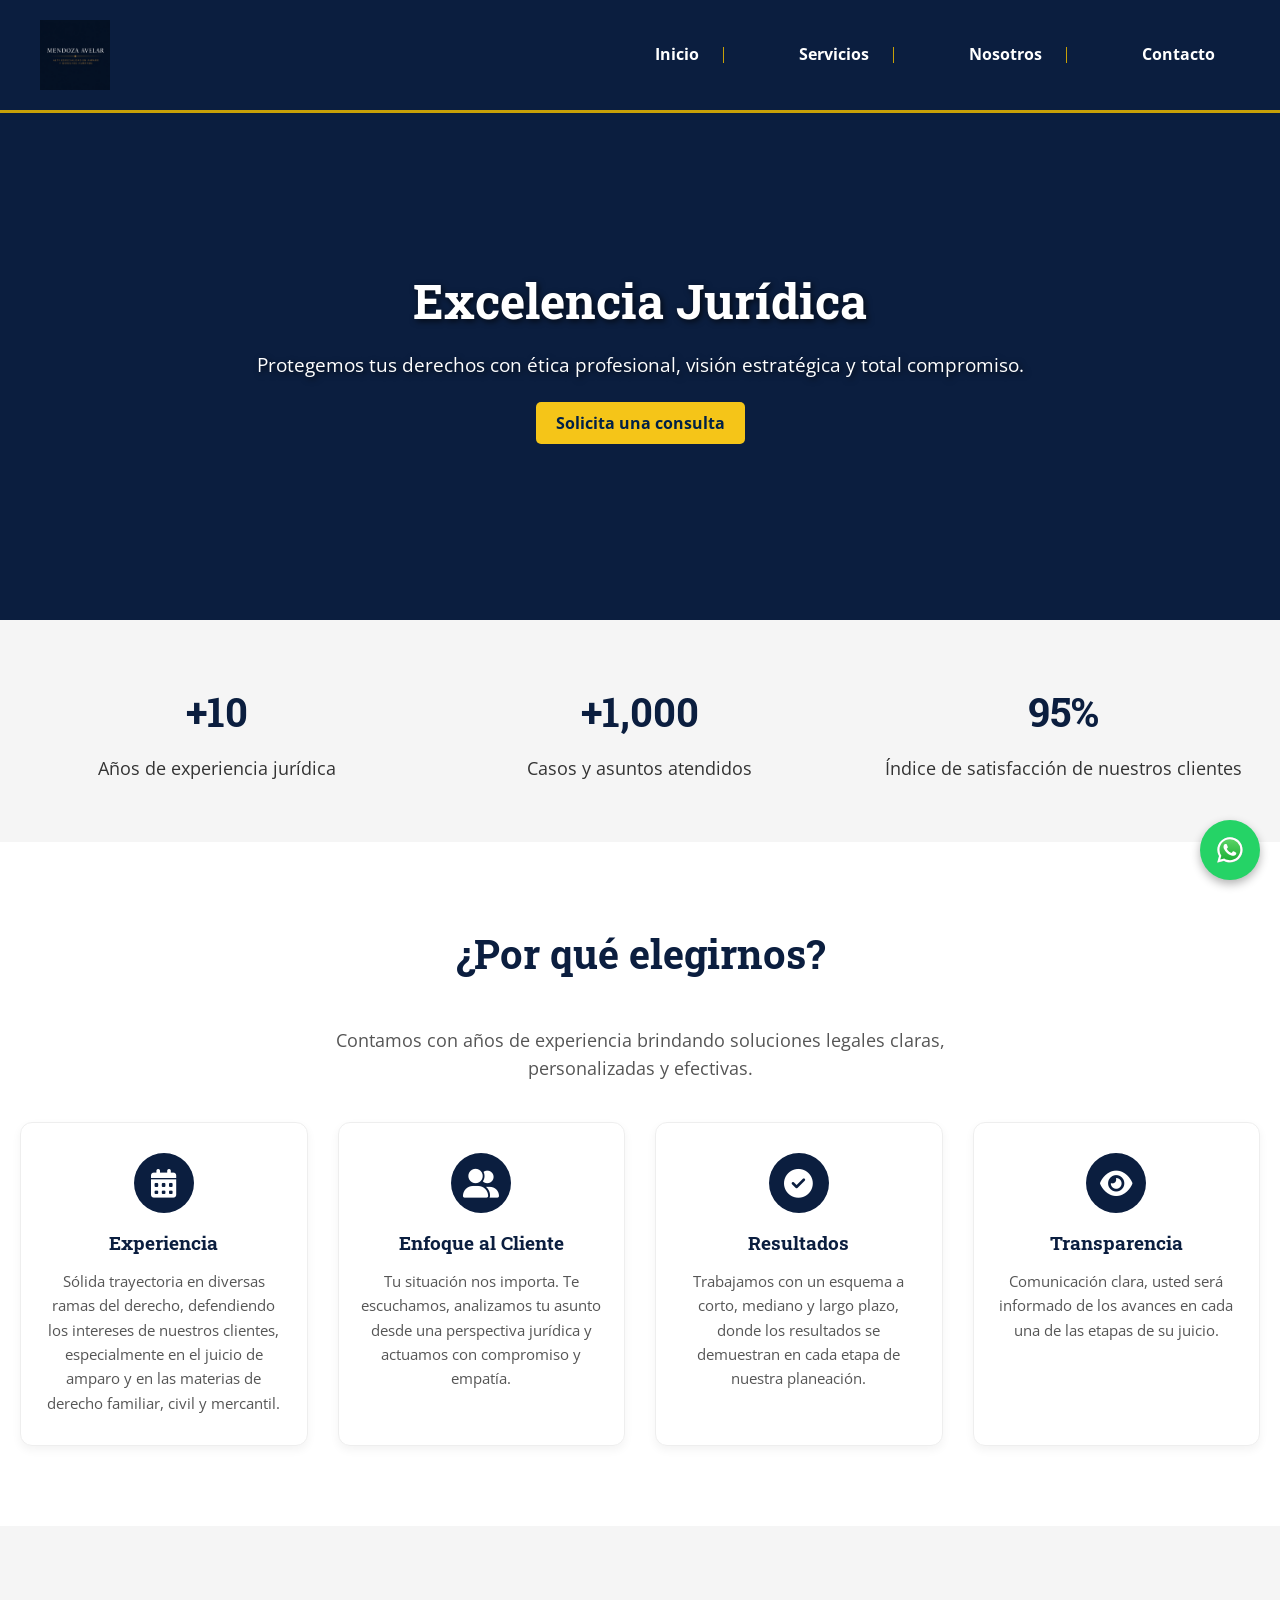
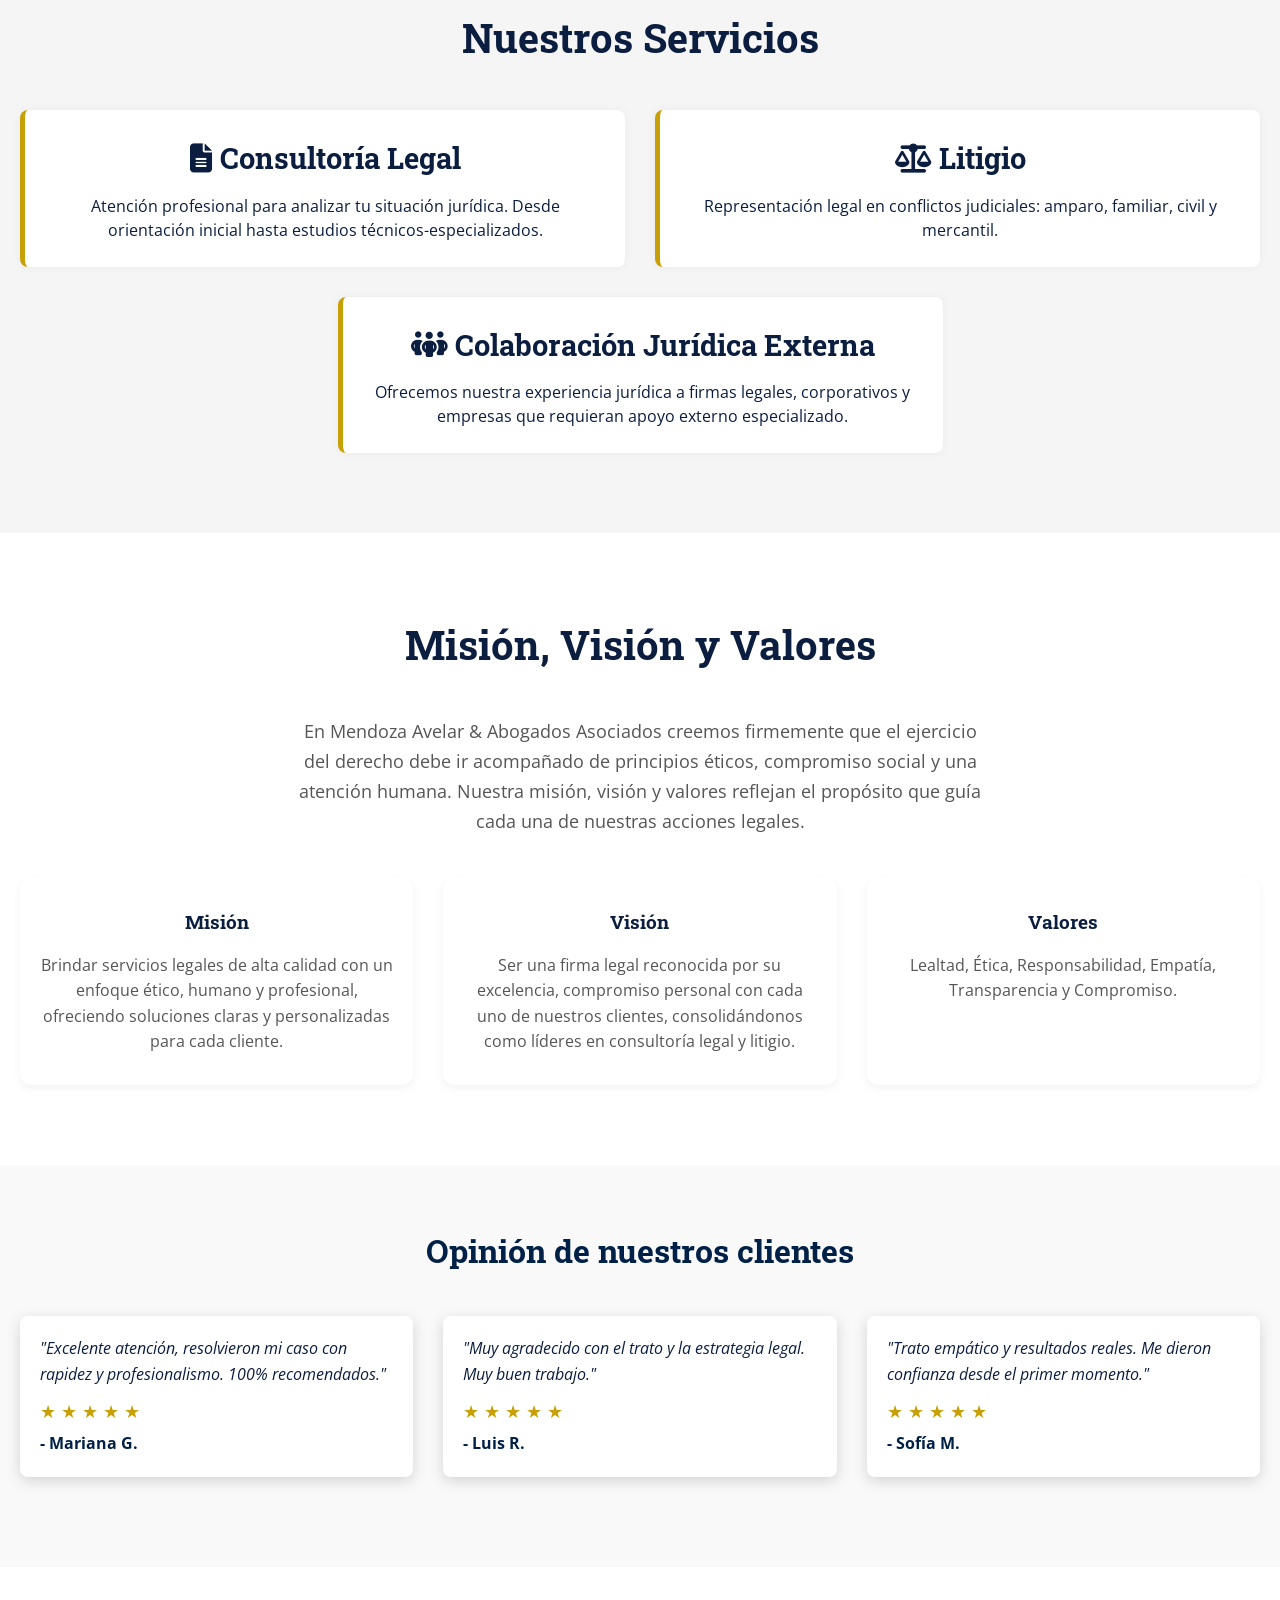
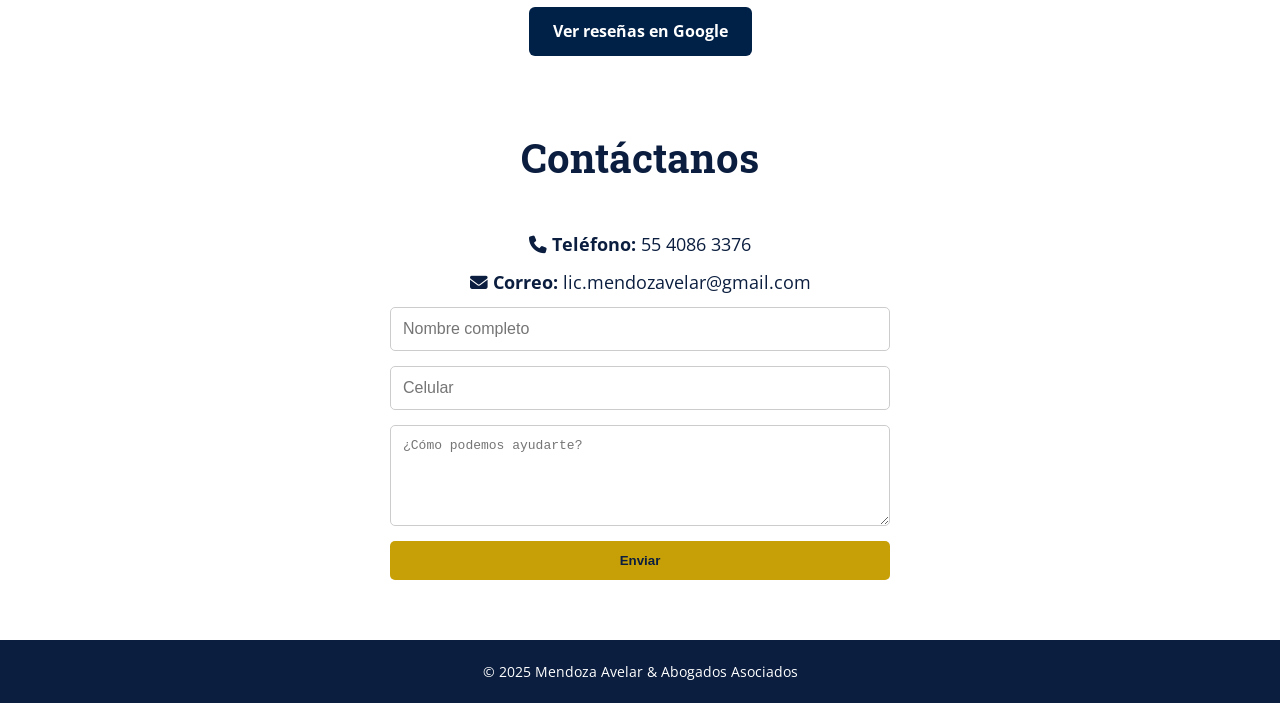
==== index.html @ 3acd0748 "Orden" ====
<!DOCTYPE html>
<html lang="es">
<head>
  <meta charset="UTF-8" />
  <meta name="viewport" content="width=device-width, initial-scale=1.0" />
  <title>Mendoza Avelar & Abogados Asociados</title>
  <link rel="stylesheet" href="../css/style.css" />
  <link rel="stylesheet" href="../css/subpage.css" />
  <link rel="stylesheet" href="../css/index.css" />
  <link href="https://fonts.googleapis.com/css2?family=Open+Sans&family=Roboto+Slab:wght@600&display=swap" rel="stylesheet">
  <link href="https://unpkg.com/aos@2.3.1/dist/aos.css" rel="stylesheet">
  <link rel="stylesheet" href="https://cdnjs.cloudflare.com/ajax/libs/font-awesome/6.5.0/css/all.min.css">
</head>
<body>

  <!-- Navbar -->
  <nav class="navbar">
    <img src="../img/logo.png" alt="Logo Mendoza Avelar" class="logo">
    <!-- Boton hamburguesa -->
    <div class="hamburguesa" onclick="toggleMenu()">
      <i class="fas fa-bars"></i>
    </div>
    <ul>
      <li><a href="index.html">Inicio</a></li>
      <li class="dropdown">
        <a href="servicios.html" class="dropbtn">Servicios</a>
        <div class="dropdown-content">
          <a href="servicios.html">General</a>
          <a href="litigio-amparo.html">Amparo</a>
          <a href="consultoria.html">Consultoría Legal</a>
          <a href="litigio-civil.html">Litigio Civil</a>
          <a href="litigio-familiar.html">Litigio Familiar</a>
          <a href="litigio-mercantil.html">Litigio Mercantil</a>
          <a href="colaboracion.html">Colaboración Jurídica Externa</a>
        </div>
      </li>
      <li><a href="nosotros.html">Nosotros</a></li>
      <li><a href="index.html#contacto">Contacto</a></li>
    </ul>
  </nav>

  <section class="hero" id="inicio">
    <video autoplay muted loop playsinline class="background-video">
      <source src="../img/fondo_derecho.mp4" type="video/mp4" />
    </video>
    <div class="hero-overlay"></div>
    <div class="hero-content" data-aos="fade-up">
      <h1>Excelencia Jurídica</h1>
      <p>Protegemos tus derechos con ética profesional, visión estratégica y total compromiso.</p>
      <a href="index.html#contacto" class="btn">Solicita una consulta</a>
    </div>
  </section>

  <!-- Cifras de confianza -->
  <section class="estadisticas" data-aos="fade-up">
    <div class="estadistica">
      <h3>+10</h3>
      <p>Años de experiencia jurídica</p>
    </div>
    <div class="estadistica">
      <h3>+1,000</h3>
      <p>Casos y asuntos atendidos</p>
    </div>
    <div class="estadistica">
      <h3>95%</h3>
      <p>Índice de satisfacción de nuestros clientes</p>
    </div>
  </section>

  <!-- Por que nosotros --> 
  <section class="porque-nosotros fade-in-section" data-aos="fade-up">
    <h2 class="titulo-seccion">¿Por qué elegirnos?</h2>
    <p class="porque-subtitulo">Contamos con años de experiencia brindando soluciones legales claras, personalizadas y efectivas.</p>

    <div class="porque-grid">
      <div class="porque-item" data-aos="zoom-in" data-aos-delay="200">
        <div class="icono"><i class="fa-solid fa-calendar-days"></i></div>
        <h3>Experiencia</h3>
        <p>Sólida trayectoria en diversas ramas del derecho, defendiendo los intereses de nuestros clientes, especialmente en el juicio de amparo y en las materias de derecho familiar, civil y mercantil.</p>
      </div>
      <div class="porque-item" data-aos="zoom-in" data-aos-delay="300">
        <div class="icono"><i class="fas fa-user-friends"></i></div>
        <h3>Enfoque al Cliente</h3>
        <p>Tu situación nos importa. Te escuchamos, analizamos tu asunto desde una perspectiva jurídica y actuamos con compromiso y empatía.</p>
      </div>
      <div class="porque-item" data-aos="zoom-in" data-aos-delay="400">
        <div class="icono"><i class="fa-solid fa-circle-check"></i></div>
        <h3>Resultados</h3>
        <p>Trabajamos con un esquema a corto, mediano y largo plazo, donde los resultados se demuestran en cada etapa de nuestra planeación.</p>
      </div>
      <div class="porque-item" data-aos="zoom-in" data-aos-delay="500">
        <div class="icono"><i class="fas fa-eye"></i></div>
        <h3>Transparencia</h3>
        <p>Comunicación clara, usted será informado de los avances en cada una de las etapas de su juicio.</p>
      </div>
    </div>
  </section>

  <!-- Servicios -->
  <section class="servicios" id="servicios" data-aos="fade-up">
    <h2>Nuestros Servicios</h2>
    <div class="servicios-grid servicios-triple">
      
      <div class="servicio" data-aos="fade-in-section">
        <h3><a class="servicio-link" href="consultoria.html"><i class="fas fa-file-alt"></i> Consultoría Legal </a></h3>
        <p>Atención profesional para analizar tu situación jurídica. Desde orientación inicial hasta estudios técnicos-especializados.</p>
      </div>

      <div class="servicio" data-aos="fade-in-section">
        <h3><a class="servicio-link" href="servicios.html#areas"><i class="fa-solid fa-scale-balanced"></i> Litigio </a></h3>
        <p>Representación legal en conflictos judiciales: amparo, familiar, civil y mercantil.</p>
      </div>

      <div class="servicio" data-aos="fade-in-section">
        <h3><a class="servicio-link" href="colaboracion.html"><i class="fas fa-people-group"></i> Colaboración Jurídica Externa </a></h3>
        <p>Ofrecemos nuestra experiencia jurídica a firmas legales, corporativos y empresas que requieran apoyo externo especializado.</p>
      </div>

    </div>
  </section>


  <!-- Nosotros -->
  <section class="mvv fade-in-section" data-aos="fade-up">
    <h2 class="titulo-seccion">Misión, Visión y Valores</h2>

    <p class="mvv-intro">
      En Mendoza Avelar & Abogados Asociados creemos firmemente que el ejercicio del derecho debe ir acompañado de principios éticos, compromiso social y una atención humana. Nuestra misión, visión y valores reflejan el propósito que guía cada una de nuestras acciones legales.
    </p>

    <div class="mvv-grid">
      <div class="mvv-item">
        <h3>Misión</h3>
        <p>Brindar servicios legales de alta calidad con un enfoque ético, humano y profesional, ofreciendo soluciones claras y personalizadas para cada cliente.</p>
      </div>
      <div class="mvv-item">
        <h3>Visión</h3>
        <p>Ser una firma legal reconocida por su excelencia, compromiso personal con cada uno de nuestros clientes, consolidándonos como líderes en consultoría legal y litigio.</p>
      </div>
      <div class="mvv-item">
        <h3>Valores</h3>
        <p>Lealtad, Ética, Responsabilidad, Empatía, Transparencia y Compromiso.</p>
      </div>
    </div>
  </section>



  <!-- Testimonios -->
  <section class="testimonios" id="testimonios" data-aos="fade-up">
    <h2 data-aos="fade-up">Opinión de nuestros clientes</h2>
    <div class="testimonios-grid">
      <div class="testimonio" data-aos="fade-up" data-aos-delay="100">
        <p>"Excelente atención, resolvieron mi caso con rapidez y profesionalismo. 100% recomendados."</p>
        <span>★ ★ ★ ★ ★</span>
        <h4>- Mariana G.</h4>
      </div>
      <div class="testimonio" data-aos="fade-up" data-aos-delay="200">
        <p>"Muy agradecido con el trato y la estrategia legal. Muy buen trabajo."</p>
        <span>★ ★ ★ ★ ★</span>
        <h4>- Luis R.</h4>
      </div>
      <div class="testimonio" data-aos="fade-up" data-aos-delay="300">
        <p>"Trato empático y resultados reales. Me dieron confianza desde el primer momento."</p>
        <span>★ ★ ★ ★ ★</span>
        <h4>- Sofía M.</h4>
      </div>
    </div>
  </section>

  <div class="botones-reseñas" data-aos="fade-up" data-aos-delay="400">
    <a href="https://www.google.com/search?q=mendoza+avelar+abogados" class="btn" target="_blank">Ver reseñas en Google</a>
  </div>

  <!-- Contacto -->
  <section class="contacto fade-in-section" id="contacto">
    <h2 class="titulo-seccion">Contáctanos</h2>
    <div class="contacto-flex">
      
      <!-- Lado izquiero -->
      <div class="contacto-info-form" data-aos="fade-right">
        <div class="datos-contacto">
          <p><strong><i class="fa-solid fa-phone"></i> Teléfono:</strong> <a href="tel:+5540863376">55 4086 3376</a></p>
          <p><strong><i class="fa-solid fa-envelope"></i> Correo:</strong> <a href="mailto:lic.mendozavelar@gmail.com">lic.mendozavelar@gmail.com</a></p>
      

        <form action="https://formspree.io/f/mzzgpzog" method="POST" class="formulario">
          <input type="text" name="nombre" placeholder="Nombre completo" required>
          <input type="phone" name="phone" placeholder="Celular" required>
          <textarea name="mensaje" rows="5" placeholder="¿Cómo podemos ayudarte?" required></textarea>
          <button type="submit">Enviar</button>
        </form>
        <div id="mensaje-exito" style="display: none; color: green; font-weight: bold; margin-top: 15px;">
          ¡Tu mensaje ha sido enviado con éxito!
        </div>
      </div>
      </div>

    </div>
  </section>


  <footer>
    <p>&copy; 2025 Mendoza Avelar & Abogados Asociados</p>
  </footer>

  <script src="https://unpkg.com/aos@2.3.1/dist/aos.js"></script>
  <script>
    AOS.init({ duration: 1200, easing: 'ease-out-cubic', once: true });
  </script>

  <!-- Whatsapp-->
  <a href="https://wa.me/5540863376" class="whatsapp-float" target="_blank" aria-label="Chatea con nosotros por WhatsApp">
    <img src="../img/whatsapp-icon.svg" alt="WhatsApp">
  </a>

  <!-- Formulario de contacto -->
  <div id="toast-exito" class="toast">¡Tu mensaje ha sido enviado con éxito!</div>
  <script>
      const formulario = document.querySelector(".formulario");
      const toast = document.getElementById("toast-exito");

      formulario.addEventListener("submit", async (e) => {
        e.preventDefault();

        const data = new FormData(formulario);
        const response = await fetch(formulario.action, {
          method: "POST",
          body: data,
          headers: {
            'Accept': 'application/json'
          }
        });

        if (response.ok) {
          formulario.reset();
          toast.textContent = "¡Tu mensaje ha sido enviado con éxito!";
          toast.style.backgroundColor = "#4CAF50";
        } else {
          toast.textContent = "Hubo un error. Intenta más tarde.";
          toast.style.backgroundColor = "#e74c3c";
        }

        toast.classList.add("mostrar");

        setTimeout(() => {
          toast.classList.remove("mostrar");
        }, 4000);
      });
  </script>

  <!-- Boton hamburguesa -->
  <script>
    function toggleMenu() {
      const menu = document.querySelector('.navbar ul');
      menu.classList.toggle('mostrar');
    }

    // Cierra el menú al hacer clic en cualquier enlace
    document.addEventListener('DOMContentLoaded', () => {
      const links = document.querySelectorAll('.navbar ul li a');
      links.forEach(link => {
        link.addEventListener('click', () => {
          const menu = document.querySelector('.navbar ul');
          if (menu.classList.contains('mostrar')) {
            menu.classList.remove('mostrar');
          }
        });
      });
    });
  </script>


</body>
</html>
---- css/style.css ----
/* ---------------- VARIABLES GLOBALES ---------------- */
:root {
  --azul-marino: #0b1e3f;
  --dorado: #c7a008;
  --blanco: #ffffff;
  --gris-claro: #f5f5f5;
}

/* ---------------- RESET Y BASE ---------------- */
* {
  margin: 0;
  padding: 0;
  box-sizing: border-box;
}

body {
  font-family: 'Open Sans', sans-serif;
  background-color: var(--blanco);
  color: var(--azul-marino);
  line-height: 1.6;
  padding-top: 80px;
}

h1, h2, h3 {
  font-family: 'Roboto Slab', serif;
}

html {
  scroll-behavior: smooth;
  overflow-x: hidden;
}

/* ---------------- NAVBAR ---------------- */
.navbar {
  position: fixed;
  top: 0;
  left: 0;
  width: 100%;
  background-color: white; /* o var(--tu-color) */
  z-index: 9999;
  box-shadow: 0 2px 6px rgba(0,0,0,0.08);
}

.navbar {
  background-color: var(--azul-marino);
  padding: 20px 40px;
  display: flex;
  justify-content: space-between;
  align-items: center;
}

.navbar .logo {
  height: 70px;
}

.navbar ul {
  list-style: none;
  display: flex;
  gap: 50px;
}

.navbar a {
  text-decoration: none;
  color: var(--blanco);
  font-weight: bold;
  text-align: center;
}

.navbar a:hover {
  color: var(--dorado);
}

/* Menú desplegable */
.dropdown {
  position: relative;
}

.dropbtn {
  color: var(--blanco);
  font-weight: bold;
  text-decoration: none;
  cursor: pointer;
}

.dropdown-content {
  display: none;
  position: absolute;
  top: 100%;
  background-color: var(--azul-marino);
  min-width: 200px;
  z-index: 1;
  box-shadow: 0 8px 16px rgba(0,0,0,0.1);
  border-radius: 4px;
}

.dropdown-content a {
  color: var(--blanco);
  padding: 12px 16px;
  display: block;
  text-decoration: none;
  transition: background 0.3s, color 0.3s;
}

.dropdown-content a:hover {
  color: var(--dorado);
  background-color: rgba(255, 255, 255, 0.05);
}

.dropdown:hover .dropdown-content {
  display: block;
}

/* ---------------- BOTONES ---------------- */
.btn {
  background-color: var(--dorado);
  color: var(--azul-marino);
  padding: 12px 25px;
  border: none;
  border-radius: 6px;
  font-weight: bold;
  text-decoration: none;
  transition: background-color 0.3s;
}

.btn:hover {
  background-color: #b19000;
}

/*------------------Estilo de Navbar------------------*/
.navbar ul li {
  position: relative;
  padding: 0 15px;
}

.navbar ul li:not(:last-child)::after {
  content: "";
  position: absolute;
  right: 0;
  top: 20%;
  height: 60%;
  width: 1px;
  background-color: var(--dorado);
}

.navbar ul li a {
  position: relative;
  padding: 8px 10px;
  transition: transform 0.3s ease, color 0.3s ease;
}



.navbar {
  border-bottom: 3px solid var(--dorado); /* línea dorada */
  }
/* ---------------- SECCIONES GENERALES ---------------- */
.hero {
  position: relative;
  width: 100%;
  height: 60vh;
  background-color: #0b1b3c;
  display: flex;
  align-items: center;
  justify-content: center;
  text-align: center;
  overflow: hidden;
}

.background-video {
  position: absolute;
  top: 0;
  left: 0;
  width: 100%;
  height: 100%;
  object-fit: cover;
  z-index: 0;
}

.hero-overlay {
  position: absolute;
  top: 0;
  left: 0;
  width: 100%;
  height: 100%;
  background: rgba(0, 0, 20, 0.5);
  z-index: 1;
  display: none;
}

.hero-content {
  position: absolute;
  z-index: 2;
  color: white;
  padding: 20px;
}

.hero-content h1,
.hero-content p {
  text-shadow: 2px 2px 6px rgba(0, 0, 0, 0.7);
}

.hero-content p {
  font-size: 1.2rem;
  margin-bottom: 20px;
}

.hero-content .btn {
  background-color: #f5c518;
  color: #002147;
  padding: 10px 20px;
  font-weight: bold;
  border: none;
  text-decoration: none;
  border-radius: 5px;
  transition: background 0.3s ease;
}

.hero-content .btn:hover {
  background-color: #002147;
  color: #f5c518;
}

/* ---------------- PIE DE PÁGINA ---------------- */
footer {
  background-color: var(--azul-marino);
  color: white;
  text-align: center;
  padding: 20px;
  font-size: 0.9em;
}

/* ---------------- WHATSAPP FLOAT ---------------- */
.whatsapp-float {
  position: fixed;
  bottom: 20px;
  right: 20px;
  z-index: 100;
  width: 60px;
  height: 60px;
  background-color: #25d366;
  border-radius: 50%;
  display: flex;
  align-items: center;
  justify-content: center;
  box-shadow: 0 4px 10px rgba(0,0,0,0.3);
  transition: transform 0.3s;
}

.whatsapp-float:hover {
  transform: scale(1.1);
}

.whatsapp-float img,
.whatsapp-float svg {
  width: 30px;
  height: 30px;
}

/* Boton hamburguesa */
.hamburguesa {
  display: none;
  font-size: 28px;
  color: white;
  cursor: pointer;
}

@media (max-width: 768px) {
  .navbar {
    padding: 12px 20px;
  }

  .navbar .logo {
    height: 50px;
  }

  body {
    padding-top: 64px;
  }

  .navbar ul li {
    padding: 10px 20px;
    border-bottom: 1px solid rgba(255, 255, 255, 0.1);
  }

  .navbar ul li a {
    padding: 8px 0;
  }

  .navbar ul li a::after {
    height: 1px;
    background-color: var(--dorado);
  }
}
/* Solo mostrar en móvil */
@media (max-width: 768px) {
  .hamburguesa {
    display: block;
  }

  .navbar ul {
    display: none;
    flex-direction: column;
    align-items: stretch;
    background-color: var(--azul-marino);
    position: absolute;
    top: 100%;
    right: 0;
    width: 200px;
    border-left: 2px solid var(--dorado);
    padding: 0;
    z-index: 999;
  }

  .navbar ul.mostrar {
    display: flex;
  }

  .navbar ul li {
    width: 100%;
    margin: 0;
    padding: 0;
    border-bottom: 1px solid var(--dorado);
    height: 60px;
    display: flex;
    align-items: center; 
    justify-content: flex-start; 
    box-sizing: border-box;
  }

  .navbar ul li:last-child {
    border-bottom: none;
  }

  .navbar ul li a {
    display: flex;
    align-items: center;
    justify-content: flex-start;
    padding: 0 16px; 
    font-weight: bold;
    color: var(--blanco);
    width: 100%;
    height: 100%; 
    box-sizing: border-box;
    white-space: nowrap;
    text-align: left; 
    font-size: 16px; 
  }

  /* Ocultar submenú en móvil */
  .dropdown .dropdown-content {
    display: none !important;
    position: static;
  }

  .dropdown:hover .dropdown-content {
    display: none !important;
  }

  .dropdown .dropbtn {
    pointer-events: auto;
    width: 100%;
    height: 100%;
    display: flex;
    align-items: center;
    padding: 0 16px;
  }

  .navbar ul {
    gap: 0; /* Esto elimina el espacio entre botones en móvil */
  }
}

  /* Ocultar menú desplegable en móvil */
  .dropdown .dropdown-content {
    display: none !important;
    position: static;
  }

  .dropdown:hover .dropdown-content {
    display: none !important;
  }

  .dropdown .dropbtn {
    pointer-events: auto;
  }

/* */
@media (max-width: 768px) {
  /* Oculta el submenú desplegable */
  .dropdown .dropdown-content {
    display: none !important;
    position: static;
  }

  .dropdown:hover .dropdown-content {
    display: none !important;
  }

  /* Asegura que el botón sea clickeable como enlace */
  .dropdown .dropbtn {
    pointer-events: auto;
  }
}
---- css/subpage.css ----
/* Estilo de hero */
.hero-split {
  display: flex;
  flex-wrap: wrap;
  align-items: center;
  justify-content: space-between;
  padding: 100px 40px;
  background-color: var(--azul-marino);
  color: var(--blanco);
  gap: 40px;
}

.hero-split .hero-texto {
  flex: 1 1 480px;
}

.hero-split h1 {
  font-size: 3rem;
  margin-bottom: 15px;
}

.hero-split .subtitulo {
  font-size: 1.2rem;
  margin-bottom: 10px;
  font-weight: 600;
  color: var(--blanco);
}

.hero-split p {
  font-size: 1rem;
  margin-bottom: 20px;
  line-height: 1.6;
  max-width: 600px;
}

.hero-split .btn {
  background-color: var(--dorado);
  color: var(--azul-marino);
  padding: 12px 24px;
  border-radius: 6px;
  font-weight: bold;
  text-decoration: none;
  display: inline-block;
}

.hero-split .btn:hover {
  background-color: #b19000;
}

.hero-split .hero-imagen {
  flex: 1 1 400px;
  display: flex;
  justify-content: center;
}

.hero-split .hero-imagen img {
  width: 100%;
  height: 350px;           /* fija la altura uniforme */
  object-fit: cover;       /* recorta proporcionalmente */
  border-radius: 12px;
  display: block;
}

/* Estilo estadística */
.estadisticas {
  display: flex;
  justify-content: space-around;
  align-items: center;
  background-color: var(--gris-claro);
  padding: 60px 20px;
  text-align: center;
  flex-wrap: wrap;
  gap: 30px;
}

.estadistica {
  flex: 1 1 200px;
}

.estadistica h3 {
  font-size: 2.5rem;
  color: var(--azul-marino);
  margin-bottom: 10px;
}

.estadistica p {
  font-size: 1.1rem;
  color: #333;
}

/* Estilo servicios */
.servicios-pag {
  padding: 80px 20px;
  text-align: center;
  background-color: var(--blanco);
}

.servicios-pag h2 {
  font-size: 2.4rem;
  color: var(--azul-marino);
  margin-bottom: 10px;
}

.servicios-pag p {
  color: #333;
  font-size: 1.1rem;
  margin-bottom: 40px;
  max-width: 800px;
  margin-left: auto;
  margin-right: auto;
  line-height: 1.6;
}

.grid-servicios {
  display: grid;
  grid-template-columns: repeat(3, 1fr);
  gap: 30px;
  margin-bottom: 50px;
}

@media (min-width: 769px) and (max-width: 1100px) {
  .grid-servicios {
    grid-template-columns: repeat(2, 1fr);
  }
}

.card-servicio {
  background: #ffffff;
  border-radius: 10px;
  padding: 30px 20px;
  box-shadow: 0 4px 15px rgba(0,0,0,0.15);
  transition: all 0.3s ease;
  text-align: justify;
}

.card-servicio:hover {
  transform: translateY(-8px);
  box-shadow: 0 10px 25px rgba(0,0,0,0.25);
}

.card-servicio h3 {
  font-size: 22px;
  color: var(--azul-marino);
  margin-bottom: 10px;
}

.card-servicio p {
  font-size: 16px;
  line-height: 1.6;
  color: #333;
}

.card-servicio ul {
  list-style: none;
  padding-left: 0;
  margin-top: 5px;
}

.card-servicio ul li {
  font-size: 16px;
  line-height: 1.6;
  color: #333;
  padding-left: 20px;
  position: relative;
  margin-bottom: 6px;
}

.card-servicio ul li::before {
  content: "\2022";
  color: var(--dorado);
  font-weight: bold;
  position: absolute;
  left: 0;
}

/* Estilo procesos */
.proceso {
  background-color: var(--gris-claro);
  padding: 80px 20px;
  text-align: center;
}

.proceso h2 {
  font-size: 2.2rem;
  color: var(--azul-marino);
  margin-bottom: 10px;
}

.proceso-subtitulo {
  color: #555;
  font-size: 1.1rem;
  margin-bottom: 40px;
  max-width: 800px;
  margin-left: auto;
  margin-right: auto;
}

.proceso-lista {
  list-style: none;
  padding: 0;
  max-width: 800px;
  margin: 0 auto;
  text-align: left;
}

.proceso-lista li {
  display: flex;
  align-items: flex-start;
  gap: 15px;
  margin-bottom: 20px;
  font-size: 1rem;
  color: #222;
}

.proceso-lista li span {
  background-color: var(--azul-marino);
  color: var(--blanco);
  font-weight: bold;
  width: 32px;
  height: 32px;
  display: flex;
  align-items: center;
  justify-content: center;
  border-radius: 50%;
  font-size: 0.95rem;
  flex-shrink: 0;
  margin-top: 4px;
}

/* Estilo Por que nosotros */
.porque {
  background-color: var(--blanco);
  text-align: center;
  padding: 80px 20px;
}

.porque h2 {
  font-size: 2.2rem;
  color: var(--azul-marino);
  margin-bottom: 15px;
}

.porque-subtitulo {
  font-size: 1.1rem;
  color: #444;
  max-width: 800px;
  margin: 0 auto 40px;
}

.porque-lista {
  list-style: none;
  padding: 0;
  max-width: 700px;
  margin: 0 auto;
  text-align: left;
}

.porque-lista li {
  font-size: 1rem;
  color: #333;
  margin-bottom: 20px;
  display: flex;
  align-items: center;
}

.porque-lista li i {
  color: var(--azul-marino);
  font-size: 1.2rem;
  margin-right: 12px;
  width: 28px;
  text-align: center;
}

/* CTA */
.cta {
  background-color: var(--azul-marino);
  color: var(--blanco);
  text-align: center;
  padding: 80px 20px;
}

.cta h2 {
  font-size: 2rem;
  margin-bottom: 15px;
}

.cta p {
  font-size: 1.1rem;
  margin-bottom: 25px;
}

.cta .btn {
  background-color: var(--dorado);
  color: var(--azul-marino);
  padding: 12px 24px;
  border-radius: 6px;
  font-weight: bold;
  text-decoration: none;
  display: inline-block;
  margin-bottom: 20px;
}

.cta .btn:hover {
  background-color: #b19000;
}

.cta-contacto {
  font-size: 0.95rem;
}

.cta-contacto i {
  margin-right: 8px;
  color: var(--blanco);
}

.cta-contacto a {
  color: var(--blanco);
  text-decoration: none;
}

/****** Corrección de vista en movil *********/
@media (max-width: 768px) {
  .hero-split {
    flex-direction: column;
    padding: 60px 20px;
    text-align: center;
  }

  .hero-split h1 {
    font-size: 2.2rem;
  }

  .hero-split .subtitulo {
    font-size: 1.05rem;
  }

  .hero-split p {
    max-width: 100%;
  }

  .hero-split .hero-imagen img {
    height: auto;
  }

  .grid-servicios {
    grid-template-columns: 1fr; /* una sola columna en móvil */
  }

  .porque-lista,
  .proceso-lista {
    text-align: left;
    padding: 0 10px;
  }

  .estadisticas {
    gap: 20px;
    padding: 40px 20px;
  }

  .estadistica h3 {
    font-size: 2rem;
  }
}

@media (max-width: 768px) {
  .grid-servicios .fila-doble {
    flex-direction: column;
    align-items: stretch;
  }
}
---- css/index.css ----
.hero {
  position: relative;
  width: 100%;
  height: 60vh;
  background-color: var(--azul-marino);
  display: flex;
  align-items: center;
  justify-content: center;
  text-align: center;
  overflow: hidden;
}

.background-video {
  position: absolute;
  top: 0;
  left: 0;
  width: 100%;
  height: 100%;
  object-fit: cover;
  z-index: 0;
}

.hero-overlay {
  position: absolute;
  top: 0;
  left: 0;
  width: 100%;
  height: 100%;
  background: rgba(0, 0, 20, 0.5);
  z-index: 1;
  display: none;
}

.hero-content {
  position: absolute;
  z-index: 2;
  color: white;
  padding: 20px;
}

.hero-content h1,
.hero-content p {
  text-shadow: 2px 2px 6px rgba(0, 0, 0, 0.7);
}

.hero-content h1 {
  font-size: 3em;
  margin-bottom: 10px;
}

.hero-content p {
  font-size: 1.2em;
  margin-bottom: 30px;
}

.hero-content .btn {
  background-color: #f5c518;
  color: #002147;
  padding: 10px 20px;
  font-weight: bold;
  border: none;
  text-decoration: none;
  border-radius: 5px;
  transition: background 0.3s ease;
}

.hero-content .btn:hover {
  background-color: #002147;
  color: #f5c518;
}

.testimonios {
  background-color: #f9f9f9;
  padding: 60px 20px;
  text-align: center;
}

.testimonios h2 {
  font-size: 32px;
  color: #002147;
  margin-bottom: 40px;
  font-family: 'Roboto Slab', serif;
}

.testimonios-grid {
  display: grid;
  grid-template-columns: repeat(auto-fit, minmax(280px, 1fr));
  gap: 30px;
  margin-bottom: 30px;
}

.testimonio {
  background-color: #ffffff;
  padding: 20px;
  box-shadow: 0 4px 15px rgba(0,0,0,0.15);
  border-radius: 8px;
  transition: transform 0.3s ease;
  text-align: left;
}

.testimonio:hover {
  transform: translateY(-8px);
  box-shadow: 0 10px 25px rgba(0, 0, 0, 0.15);
}

.testimonio p {
  font-style: italic;
  margin-bottom: 10px;
}

.testimonio span {
  color: var(--dorado);
  font-size: 18px;
  display: block;
  margin-bottom: 5px;
}

.testimonio h4 {
  font-size: 16px;
  color: #002147;
}

.botones-reseñas {
  display: flex;
  justify-content: center;
  gap: 20px;
  margin-top: 30px;
  flex-wrap: wrap;
}

.botones-reseñas .btn {
  display: inline-block;
  margin: 10px;
  padding: 12px 24px;
  background-color: #002147;
  color: #fff;
  text-decoration: none;
  border-radius: 6px;
  transition: background-color 0.3s ease;
}

.botones-reseñas .btn:hover {
  background-color: var(--dorado);
  color: #002147;
}

.contacto {
  padding: 60px 20px;
  text-align: center;
}

.contacto-flex {
  display: flex;
  flex-wrap: wrap;
  gap: 30px;
  justify-content: center;
  align-items: flex-start;
  margin-top: 30px;
}

.contacto .formulario {
  flex: 1;
  min-width: 280px;
  max-width: 500px;
  display: flex;
  flex-direction: column;
  gap: 15px;
  margin: auto;
}

.contacto input,
.contacto textarea {
  padding: 12px;
  font-size: 1em;
  border: 1px solid #ccc;
  border-radius: 5px;
}

.contacto button {
  background-color: var(--dorado);
  color: var(--azul-marino);
  padding: 12px;
  border: none;
  border-radius: 5px;
  font-weight: bold;
  cursor: pointer;
}

.contacto button:hover {
  background-color: #b19000;
}

.contacto .mapa {
  flex: 1;
  min-width: 280px;
  max-width: 500px;
  height: 300px;
  border-radius: 10px;
  overflow: hidden;
  box-shadow: 0 4px 15px rgba(0,0,0,0.1);
}

/* ---------------- SERVICIOS ---------------- */
.servicios {
  background-color: var(--gris-claro);
  padding: 80px 20px;
  text-align: center;
}

.servicios h2 {
  font-size: 2.5em;
  margin-bottom: 40px;
}

.servicios-grid {
  display: grid;
  grid-template-columns: repeat(auto-fit, minmax(250px, 1fr));
  gap: 30px;
}

.servicio {
  background-color: white;
  padding: 25px;
  border-left: 5px solid var(--dorado);
  border-radius: 8px;
  box-shadow: 0 0 10px rgba(0,0,0,0.05);
  display: flex;
  flex-direction: column;
  justify-content: space-between;
  height: 100%;
}

.servicio h3 {
  font-size: 1.4em;
  margin-bottom: 10px;
  color: var(--azul-marino);
}

.servicio p {
  color: var(--azul-marino);
  line-height: 1.5;
}

/* Animaciones para iconos en servicios de inicio */
.servicio h3 a {
  display: inline-flex;
  align-items: center;
  gap: 8px;
  color: var(--azul-marino);
  text-decoration: none;
  font-size: 1.3em;
  font-weight: bold;
  transition: color 0.3s;
}

.servicio h3 a i {
  transition: transform 0.3s ease, color 0.3s ease;
}

.servicio h3 a:hover {
  color: var(--dorado);
}

.servicio h3 a:hover i {
  animation: bounce-icon 0.6s ease;
  color: var(--dorado);
}

.servicio-link {
  text-decoration: none;
  color: var(--azul-marino);
  border-bottom: 2px solid transparent;
  transition: all 0.3s ease;
}

.servicio-link:hover {
  border-bottom: 2px solid var(--dorado);
  color: var(--dorado);
}


@keyframes bounce-icon {
  0%, 100% { transform: translateY(0); }
  50% { transform: translateY(-5px); }
}

/* Estilo de Mision, Vision y Valores */
.nosotros {
  padding: 60px 20px;
  background-color: #ffffff;
  text-align: center;
}

.nosotros h2 {
  font-size: 2.5em;
  color: var(--azul-marino);
  margin-bottom: 20px;
}

.nosotros p {
  color: var(--azul-marino);
  font-size: 1.1em;
  max-width: 800px;
  margin: 0 auto 40px;
}

.nosotros-grid {
  display: grid;
  grid-template-columns: repeat(auto-fit, minmax(280px, 1fr));
  gap: 30px;
  margin-top: 40px;
}

.nosotros-box {
  background-color: #ffffff;
  border-left: 4px solid var(--dorado);
  padding: 25px;
  border-radius: 8px;
  box-shadow: 0 0 10px rgba(0,0,0,0.05);
  text-align: left;
}

.nosotros-box h3 {
  color: var(--azul-marino);
  margin-bottom: 10px;
}

.nosotros-box p,
.nosotros-box ul {
  color: var(--azul-marino);
  line-height: 1.6;
  font-size: 1em;
}

.nosotros-box ul {
  list-style: disc;
  padding-left: 20px;
}

/* Contacto */ 
.contacto-flex {
  display: flex;
  flex-wrap: wrap;
  gap: 40px;
  justify-content: space-between;
  align-items: flex-start;
  padding: 0 40px; /* agrega espacio lateral general */
}

.contacto-info-form {
  flex: 1;
  min-width: 300px;
  text-align: flex-start;
}

.datos-contacto p {
  margin-bottom: 10px;
  font-size: 1.1rem;
}

.datos-contacto a {
  color: var(--azul-marino);
  text-decoration: none;
}

/* NotificaciÃ³n emerjente */
.toast {
  position: fixed;
  bottom: 20px;
  left: 20px;
  background-color: #4CAF50;
  color: white;
  padding: 16px 24px;
  border-radius: 8px;
  box-shadow: 0 4px 8px rgba(0,0,0,0.2);
  opacity: 0;
  transition: opacity 0.5s ease, transform 0.5s ease;
  transform: translateY(20px);
  z-index: 9999;
}

.toast.mostrar {
  opacity: 1;
  transform: translateY(0);
}

/* Mapa */
.mapa {
  flex: 1;
  min-width: 300px;
  height: 350px;
  padding: 0;
}

/* A partir de 768px (escritorio/tablet en horizontal) */
@media (min-width: 768px) {
  .mapa {
    padding-right: 40px;
  }
}


/*-------- Por que nosotros ---------*/
.porque-nosotros {
  padding: 80px 20px;
  background-color: #ffffff;
  text-align: center;
}

.porque-nosotros .porque-subtitulo {
  font-size: 1.1rem;
  max-width: 700px;
  margin: 0 auto 40px;
  color: #555;
}

.titulo-seccion{
  font-size: 2.5em;
  margin-bottom: 40px;
}

.porque-grid {
  display: grid;
  grid-template-columns: repeat(auto-fit, minmax(250px, 1fr));
  gap: 30px;
  margin-top: 30px;
}

.porque-item {
  background-color: white;
  border: 1px solid #eee;
  border-radius: 12px;
  padding: 30px 20px;
  box-shadow: 0 4px 10px rgba(0,0,0,0.05);
  transition: transform 0.3s ease;
}

.porque-item:hover {
  transform: translateY(-5px);
  box-shadow: 0 8px 20px rgba(0,0,0,0.08);
}

.porque-item .icono {
  background-color: var(--azul-marino);
  color: white;
  font-size: 1.8rem;
  border-radius: 50%;
  width: 60px;
  height: 60px;
  margin: 0 auto 15px;
  display: flex;
  align-items: center;
  justify-content: center;
}

.porque-item h3 {
  font-size: 1.2rem;
  margin-bottom: 10px;
  color: var(--azul-marino);
}

.porque-item p {
  font-size: 0.95rem;
  color: #555;
}

/*-------- Mision Vision Vlores ---------*/
.mvv {
  background-color: #ffffff;
  padding: 80px 20px;
  text-align: center;
}

.mvv-intro {
  max-width: 700px;
  margin: 0 auto 40px;
  font-size: 1.1rem;
  color: #555;
  line-height: 1.7;
}

.mvv-grid {
  display: grid;
  grid-template-columns: repeat(auto-fit, minmax(260px, 1fr));
  gap: 30px;
}

.mvv-item {
  background-color: white;
  padding: 30px 20px;
  border-radius: 12px;
  box-shadow: 0 4px 10px rgba(0,0,0,0.05);
  transition: transform 0.3s ease;
}

.mvv-item:hover {
  transform: translateY(-5px);
  box-shadow: 0 8px 20px rgba(0,0,0,0.08);
}

.mvv-item h3 {
  color: var(--azul-marino);
  margin-bottom: 15px;
  font-size: 1.2rem;
}

.mvv-item p {
  color: #555;
  font-size: 1rem;
  line-height: 1.6;
}

/* */
@media (max-width: 768px) {
  .background-video {
    width: 100vw;
    height: 100vh;
    left: 0;
    right: 0;
  }

  .hero {
    overflow: hidden;
    width: 100vw;
  }

  .hero-content h1 {
    font-size: 2.1em;
  }

  .hero-content p {
    font-size: 1em;
  }
}

@media (max-width: 480px) {
  .hero-content h1 {
    font-size: 1.7em;
  }
}

body, html {
  overflow-x: hidden;
  width: 100%;
}

/* */
.servicios-triple {
  display: grid;
  grid-template-columns: repeat(2, 1fr);
  gap: 30px;
}

/* Todos los servicios con el mismo tamaño */
.servicios-triple .servicio {
  display: flex;
  flex-direction: column;
  justify-content: space-between;
  padding: 25px;
  background-color: white;
  border-left: 5px solid var(--dorado);
  border-radius: 8px;
  box-shadow: 0 0 10px rgba(0,0,0,0.05);
  height: 100%;
}

/* Solo el tercer servicio va en segunda fila, centrado y del mismo tamaño */
.servicios-triple .servicio:nth-child(3) {
  grid-column: 1 / 3;
  width: calc(50% - 15px); /* igual al ancho de los otros dos, considerando el gap */
  margin: 0 auto; /* centrado */
}

@media (max-width: 768px) {
  .servicios-triple {
    grid-template-columns: 1fr;
  }

  .servicios-triple .servicio:nth-child(3) {
    grid-column: auto;
    width: 100%;
    margin: 0;
  }
}
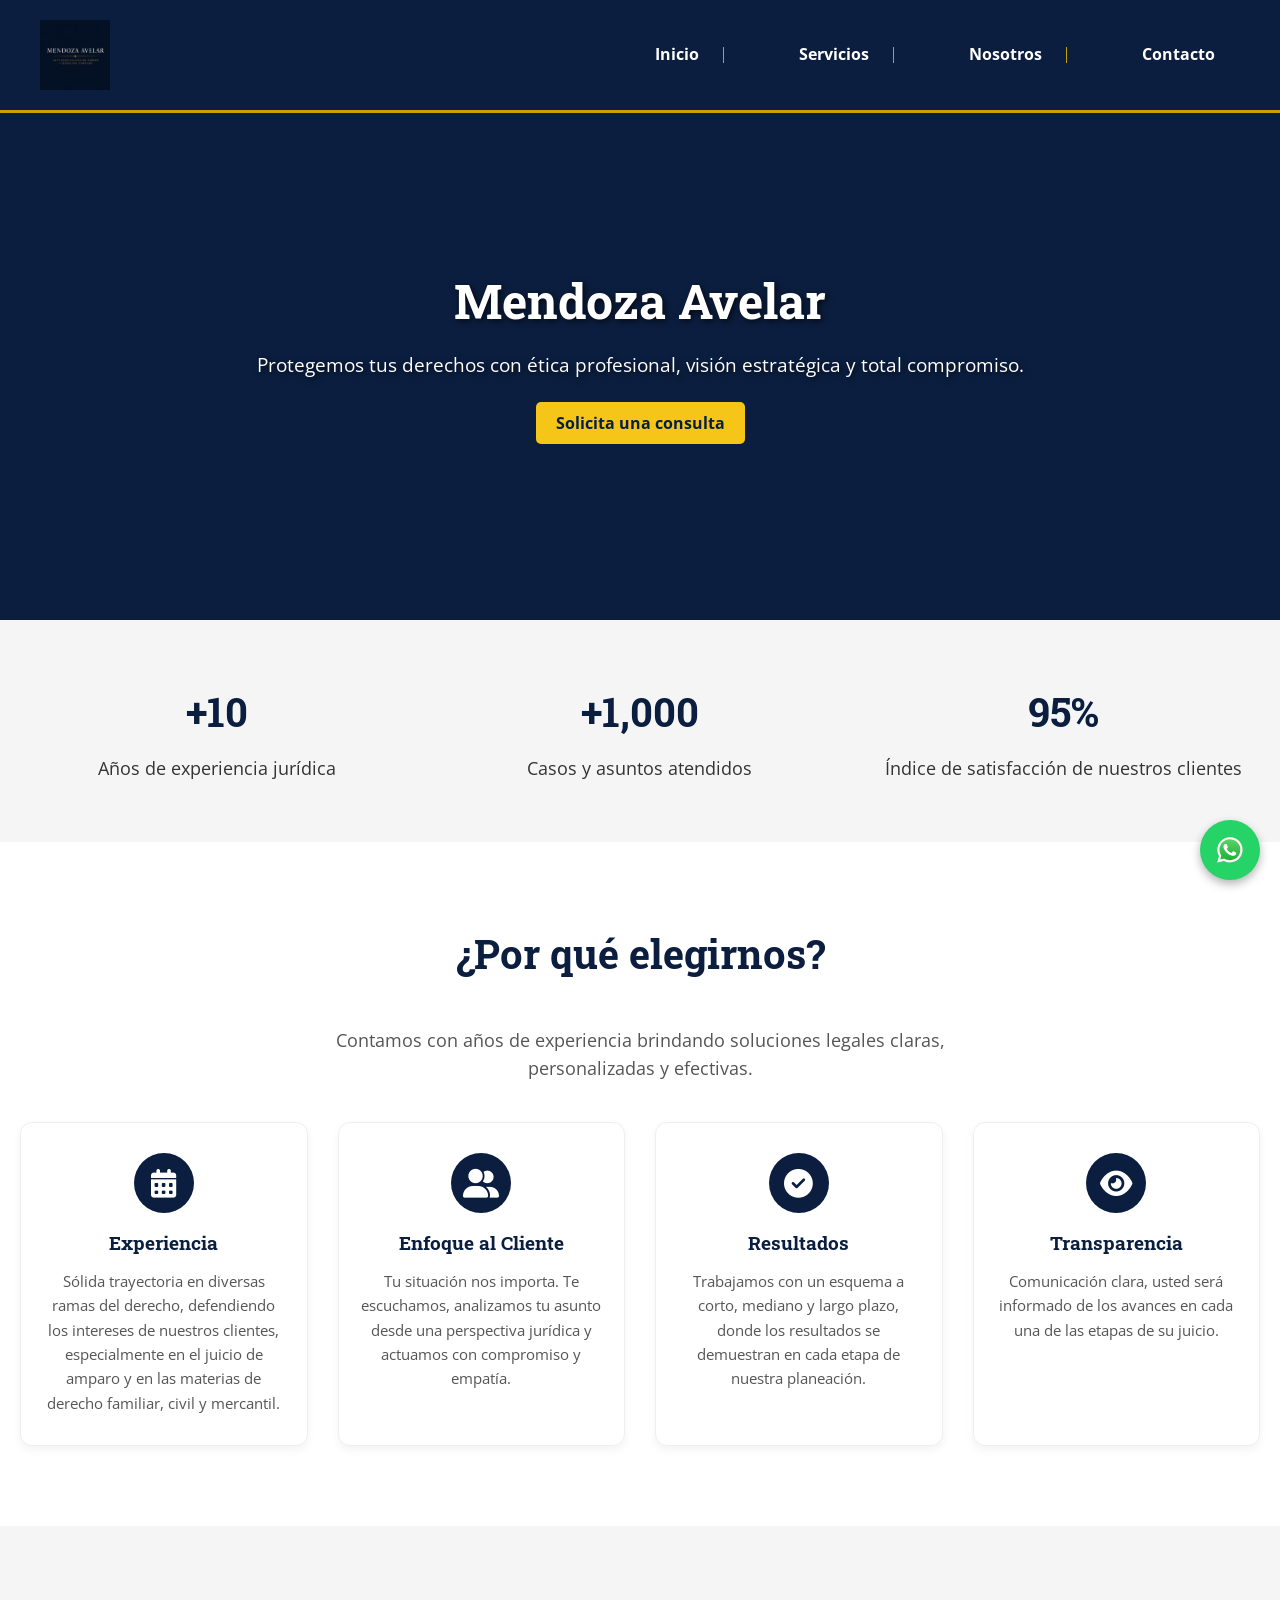
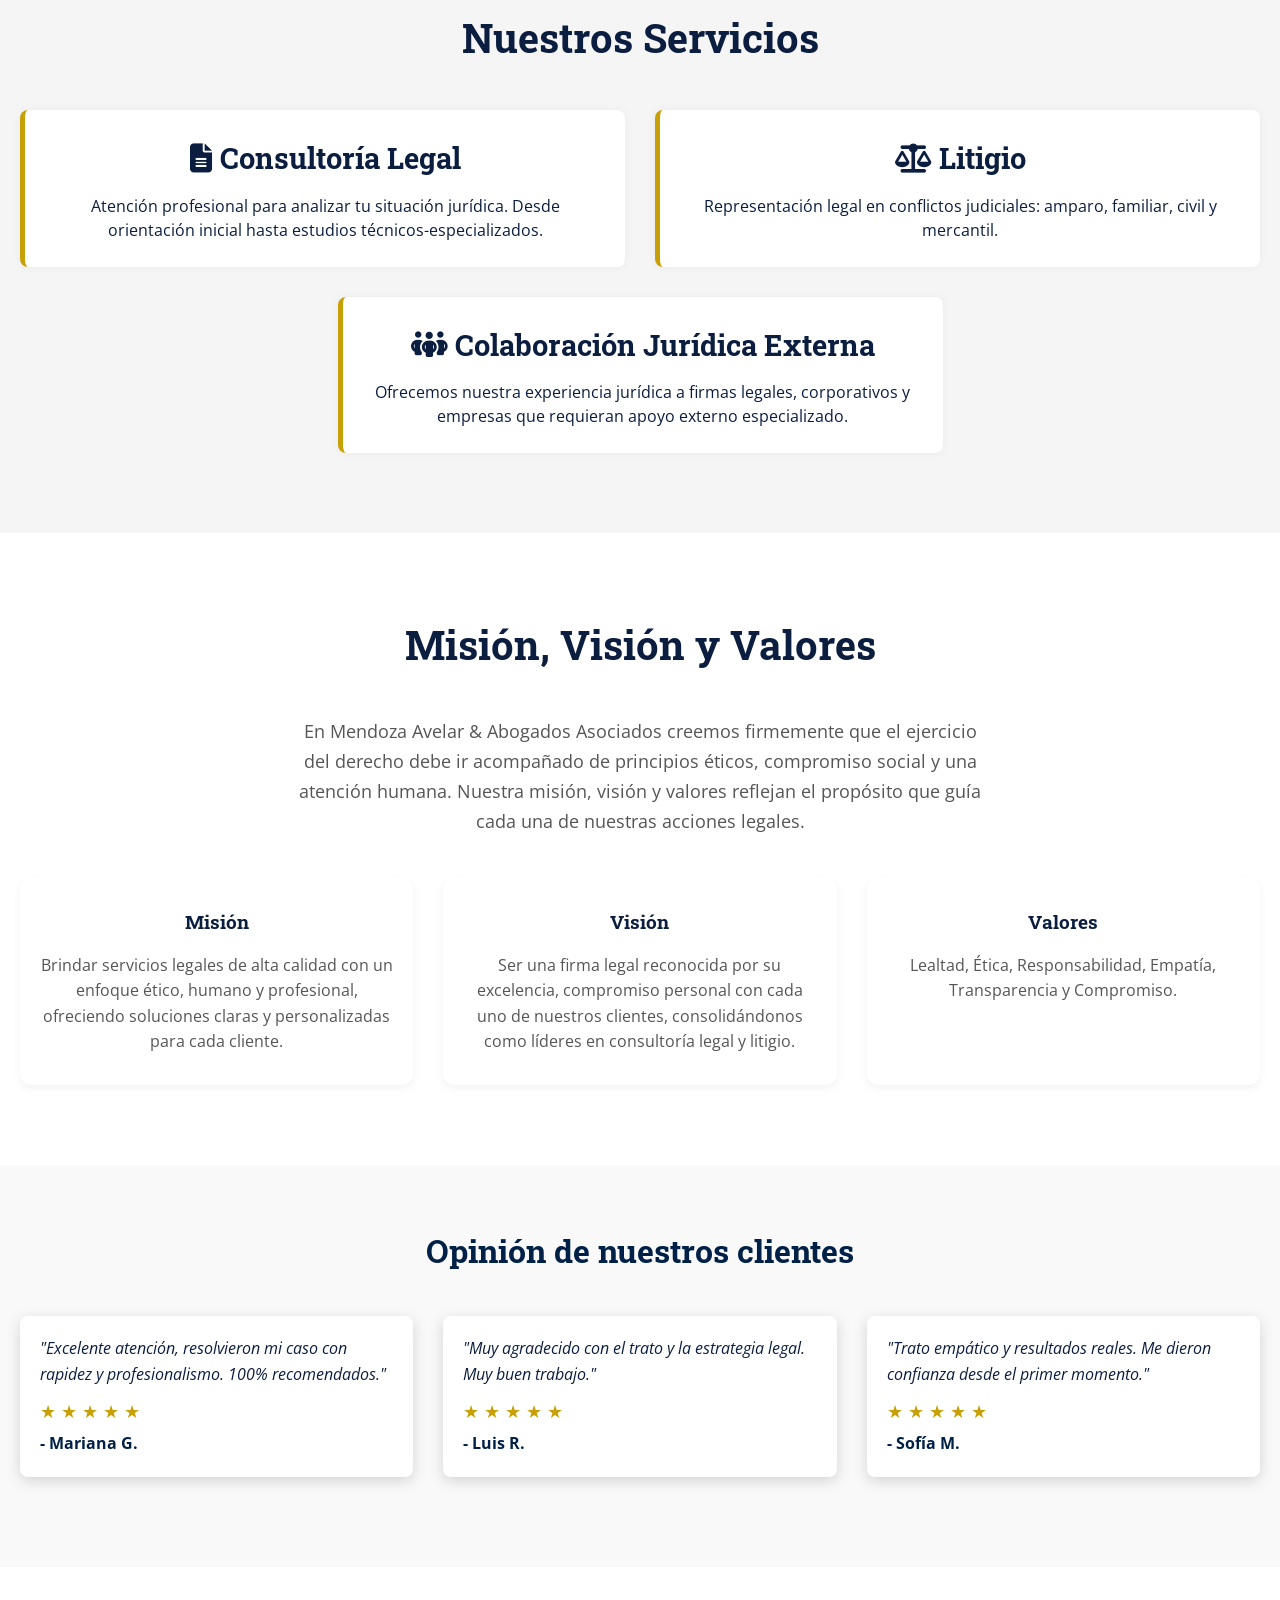
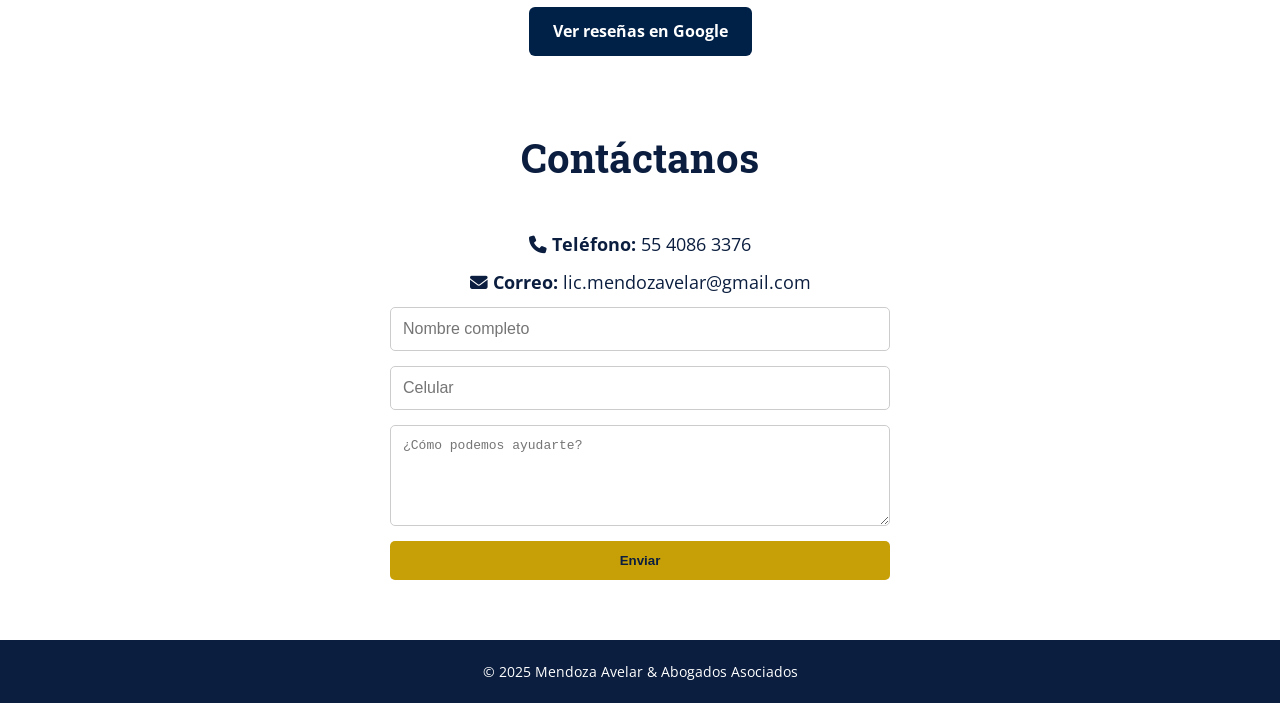
==== commit 6810bed2: "Nombre" ====
--- a/index.html
+++ b/index.html
@@ -4,9 +4,9 @@
   <meta charset="UTF-8" />
   <meta name="viewport" content="width=device-width, initial-scale=1.0" />
   <title>Mendoza Avelar & Abogados Asociados</title>
-  <link rel="stylesheet" href="../css/style.css" />
-  <link rel="stylesheet" href="../css/subpage.css" />
-  <link rel="stylesheet" href="../css/index.css" />
+  <link rel="stylesheet" href="css/style.css" />
+  <link rel="stylesheet" href="css/subpage.css" />
+  <link rel="stylesheet" href="css/index.css" />
   <link href="https://fonts.googleapis.com/css2?family=Open+Sans&family=Roboto+Slab:wght@600&display=swap" rel="stylesheet">
   <link href="https://unpkg.com/aos@2.3.1/dist/aos.css" rel="stylesheet">
   <link rel="stylesheet" href="https://cdnjs.cloudflare.com/ajax/libs/font-awesome/6.5.0/css/all.min.css">
@@ -15,7 +15,7 @@
 
   <!-- Navbar -->
   <nav class="navbar">
-    <img src="../img/logo.png" alt="Logo Mendoza Avelar" class="logo">
+    <img src="img/logo.png" alt="Logo Mendoza Avelar" class="logo">
     <!-- Boton hamburguesa -->
     <div class="hamburguesa" onclick="toggleMenu()">
       <i class="fas fa-bars"></i>
@@ -41,11 +41,11 @@
 
   <section class="hero" id="inicio">
     <video autoplay muted loop playsinline class="background-video">
-      <source src="../img/fondo_derecho.mp4" type="video/mp4" />
+      <source src="img/fondo_derecho.mp4" type="video/mp4" />
     </video>
     <div class="hero-overlay"></div>
     <div class="hero-content" data-aos="fade-up">
-      <h1>Excelencia Jurídica</h1>
+      <h1><Main>Mendoza Avelar</Main></h1>
       <p>Protegemos tus derechos con ética profesional, visión estratégica y total compromiso.</p>
       <a href="index.html#contacto" class="btn">Solicita una consulta</a>
     </div>
@@ -211,7 +211,7 @@
 
   <!-- Whatsapp-->
   <a href="https://wa.me/5540863376" class="whatsapp-float" target="_blank" aria-label="Chatea con nosotros por WhatsApp">
-    <img src="../img/whatsapp-icon.svg" alt="WhatsApp">
+    <img src="img/whatsapp-icon.svg" alt="WhatsApp">
   </a>
 
   <!-- Formulario de contacto -->
